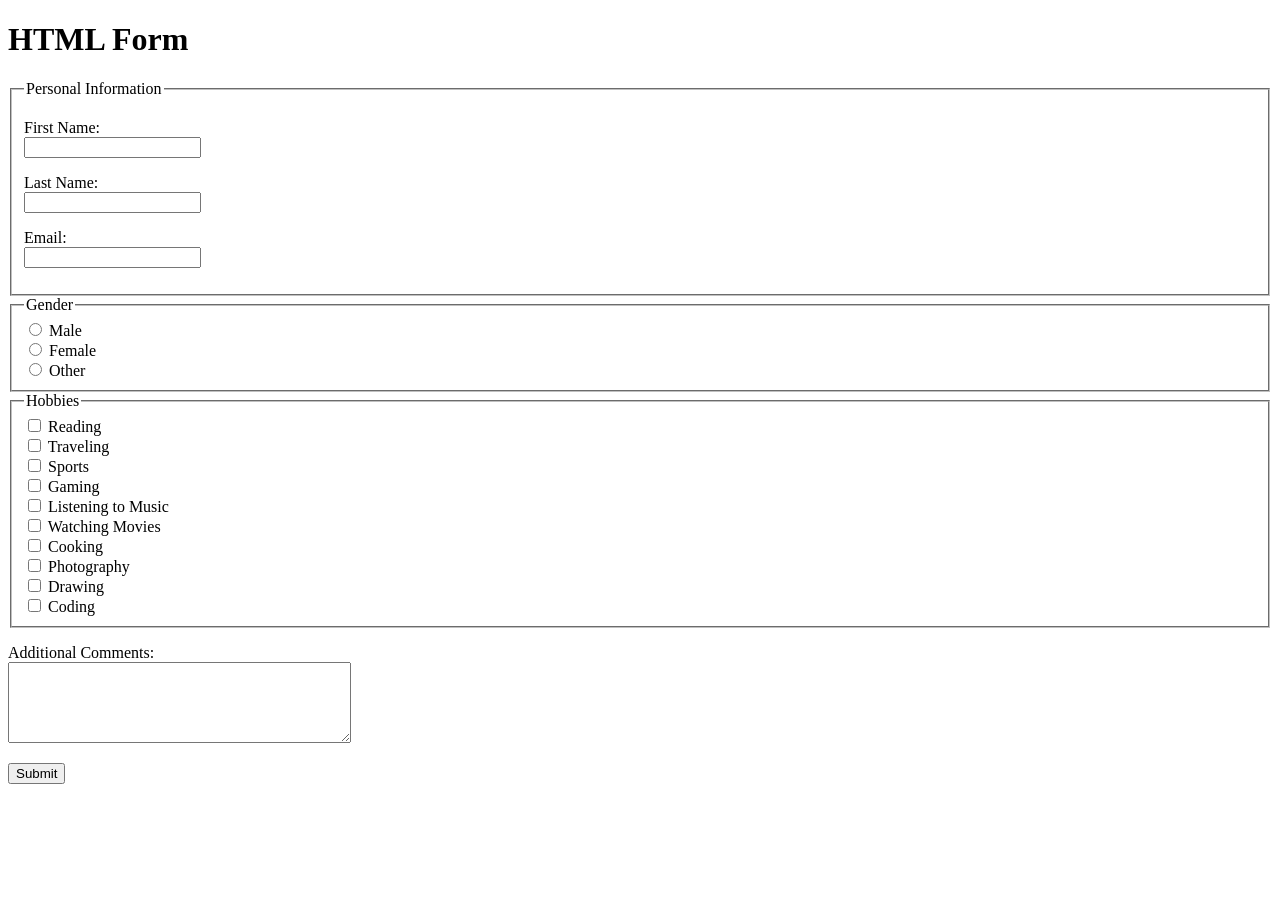
==== index.html @ 27294f8c "Rename index.html.html to index.html" ====
<!DOCTYPE html>
<html lang="en">

<head>
    <meta charset="UTF-8">
    <title>Chupisna - HTML Form Activity</title>
</head>

<body>

    <h1>HTML Form</h1>

    <form action="#" method="post">

        <fieldset>
            <legend>Personal Information</legend>

            <p>
                <label for="fname">First Name:</label><br>
                <input type="text" id="fname" name="fname">
            </p>

            <p>
                <label for="lname">Last Name:</label><br>
                <input type="text" id="lname" name="lname">
            </p>

            <p>
                <label for="email">Email:</label><br>
                <input type="email" id="email" name="email">
            </p>

        </fieldset>

        <fieldset>
            <legend>Gender</legend>

            <input type="radio" id="male" name="gender" value="Male">
            <label for="male">Male</label><br>

            <input type="radio" id="female" name="gender" value="Female">
            <label for="female">Female</label><br>

            <input type="radio" id="other" name="gender" value="Other">
            <label for="other">Other</label>

        </fieldset>

        <fieldset>
            <legend>Hobbies</legend>

            <input type="checkbox" id="reading" name="hobbies" value="Reading">
            <label for="reading">Reading</label><br>

            <input type="checkbox" id="traveling" name="hobbies" value="Traveling">
            <label for="traveling">Traveling</label><br>

            <input type="checkbox" id="sports" name="hobbies" value="Sports">
            <label for="sports">Sports</label><br>

            <input type="checkbox" id="gaming" name="hobbies" value="Gaming">
            <label for="gaming">Gaming</label><br>

            <input type="checkbox" id="music" name="hobbies" value="Listening to Music">
            <label for="music">Listening to Music</label><br>

            <input type="checkbox" id="movies" name="hobbies" value="Watching Movies">
            <label for="movies">Watching Movies</label><br>

            <input type="checkbox" id="cooking" name="hobbies" value="Cooking">
            <label for="cooking">Cooking</label><br>

            <input type="checkbox" id="photography" name="hobbies" value="Photography">
            <label for="photography">Photography</label><br>

            <input type="checkbox" id="drawing" name="hobbies" value="Drawing">
            <label for="drawing">Drawing</label><br>

            <input type="checkbox" id="coding" name="hobbies" value="Coding">
           <label for="coding">Coding</label>

    </fieldset>

        <p>
            <label for="comments">Additional Comments:</label><br>
            <textarea id="comments" name="comments" rows="5" cols="40"></textarea>
        </p>

        <p>
            <input type="submit" value="Submit">
        </p>

    </form>

</body>

</html>
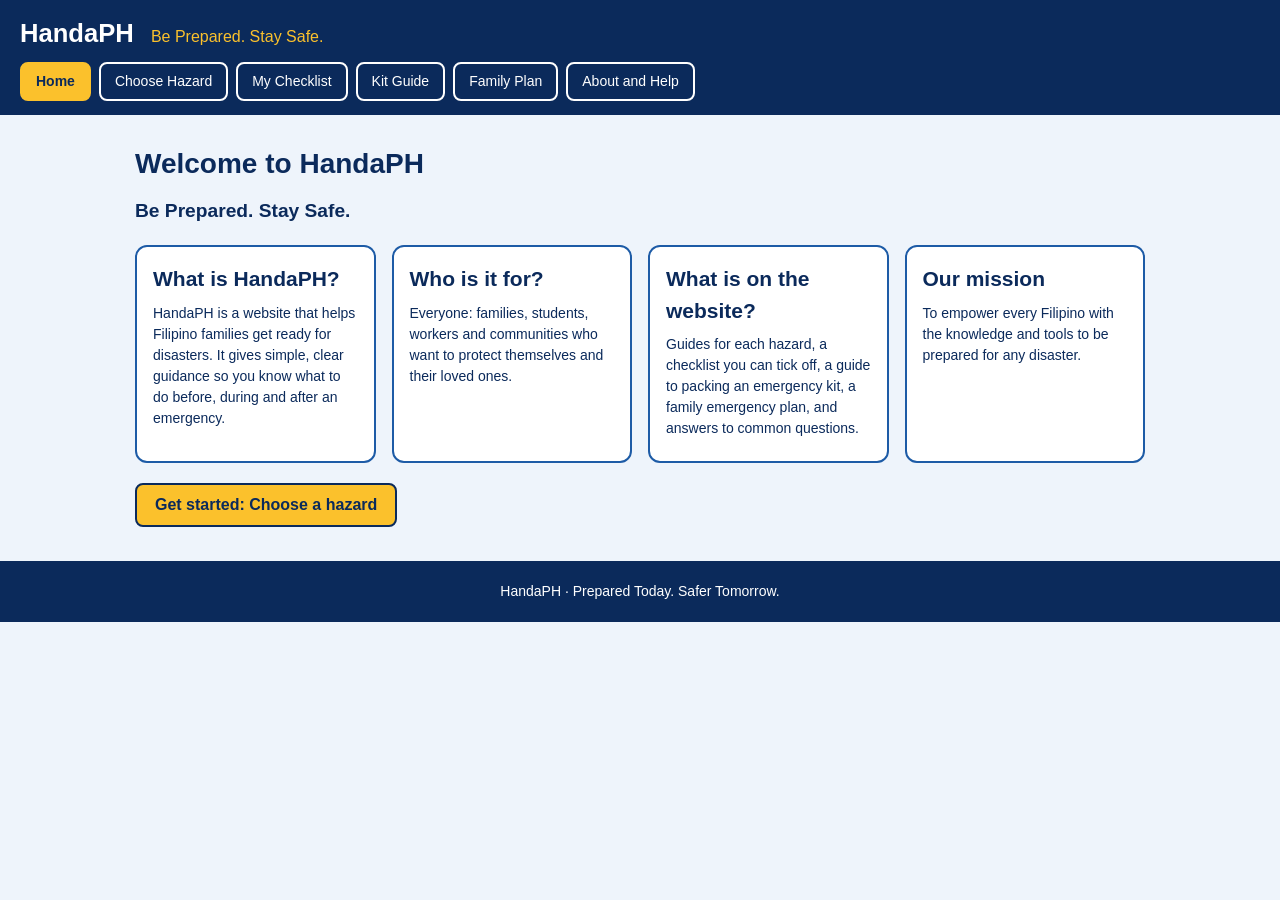
==== commit 61c486e0: "Add files via upload" ====
--- a/index.html
+++ b/index.html
@@ -1,97 +1,48 @@
-<!DOCTYPE html>
-<html lang="en">
-
-<head>
-    <meta charset="UTF-8">
-    <title>Chupisna - HTML Form Activity</title>
-</head>
-
-<body>
-
-    <h1>HTML Form</h1>
-
-    <form action="#" method="post">
-
-        <fieldset>
-            <legend>Personal Information</legend>
-
-            <p>
-                <label for="fname">First Name:</label><br>
-                <input type="text" id="fname" name="fname">
-            </p>
-
-            <p>
-                <label for="lname">Last Name:</label><br>
-                <input type="text" id="lname" name="lname">
-            </p>
-
-            <p>
-                <label for="email">Email:</label><br>
-                <input type="email" id="email" name="email">
-            </p>
-
-        </fieldset>
-
-        <fieldset>
-            <legend>Gender</legend>
-
-            <input type="radio" id="male" name="gender" value="Male">
-            <label for="male">Male</label><br>
-
-            <input type="radio" id="female" name="gender" value="Female">
-            <label for="female">Female</label><br>
-
-            <input type="radio" id="other" name="gender" value="Other">
-            <label for="other">Other</label>
-
-        </fieldset>
-
-        <fieldset>
-            <legend>Hobbies</legend>
-
-            <input type="checkbox" id="reading" name="hobbies" value="Reading">
-            <label for="reading">Reading</label><br>
-
-            <input type="checkbox" id="traveling" name="hobbies" value="Traveling">
-            <label for="traveling">Traveling</label><br>
-
-            <input type="checkbox" id="sports" name="hobbies" value="Sports">
-            <label for="sports">Sports</label><br>
-
-            <input type="checkbox" id="gaming" name="hobbies" value="Gaming">
-            <label for="gaming">Gaming</label><br>
-
-            <input type="checkbox" id="music" name="hobbies" value="Listening to Music">
-            <label for="music">Listening to Music</label><br>
-
-            <input type="checkbox" id="movies" name="hobbies" value="Watching Movies">
-            <label for="movies">Watching Movies</label><br>
-
-            <input type="checkbox" id="cooking" name="hobbies" value="Cooking">
-            <label for="cooking">Cooking</label><br>
-
-            <input type="checkbox" id="photography" name="hobbies" value="Photography">
-            <label for="photography">Photography</label><br>
-
-            <input type="checkbox" id="drawing" name="hobbies" value="Drawing">
-            <label for="drawing">Drawing</label><br>
-
-            <input type="checkbox" id="coding" name="hobbies" value="Coding">
-           <label for="coding">Coding</label>
-
-    </fieldset>
-
-        <p>
-            <label for="comments">Additional Comments:</label><br>
-            <textarea id="comments" name="comments" rows="5" cols="40"></textarea>
-        </p>
-
-        <p>
-            <input type="submit" value="Submit">
-        </p>
-
-    </form>
-
-</body>
-
-</html>
+<!doctype html><html><head><meta charset=utf8><meta name=viewport content="width=device-width,initial-scale=1,viewport-fit=cover"><style>:root{color-scheme:light;box-sizing:border-box;padding-top:env(safe-area-inset-top,0px);padding-bottom:env(safe-area-inset-bottom,0px)}html{scroll-padding-top:env(safe-area-inset-top,0px)}body{margin:0;padding:0;font:14px -apple-system,BlinkMacSystemFont,sans-serif;background:#fff;color:#000}img{max-width:100%}[hidden]:not([hidden=until-found i]){display:none!important}</style></head><body>
+<title>HandaPH</title>
+<style>
+/* HandaPH simple prototype: boxes, a little color, no images */
+* { box-sizing: border-box; }
+body { margin: 0; font-family: Arial, Helvetica, sans-serif; color: #0b2a5b; background: #eef4fb; line-height: 1.5; }
+header { background: #0b2a5b; color: #fff; padding: 14px 20px; }
+.brand { margin: 0 0 10px; font-size: 1.6rem; font-weight: bold; }
+.brand span { font-size: 1rem; font-weight: normal; color: #fbc12c; margin-left: 10px; }
+nav ul { list-style: none; margin: 0; padding: 0; display: flex; flex-wrap: wrap; gap: 8px; }
+nav a { display: block; padding: 7px 14px; border: 2px solid #fff; border-radius: 8px; color: #fff; text-decoration: none; }
+nav a:hover { background: #1d5ba6; }
+nav a[aria-current="page"] { background: #fbc12c; border-color: #fbc12c; color: #0b2a5b; font-weight: bold; }
+main { max-width: 1050px; margin: 0 auto; padding: 20px; }
+h1 { margin: 8px 0 12px; }
+h2, h3 { margin: 0 0 8px; }
+main > h2 { margin-top: 28px; }
+.lead { font-size: 1.2rem; font-weight: bold; margin-top: 0; }
+.grid { display: grid; grid-template-columns: repeat(auto-fit, minmax(240px, 1fr)); gap: 16px; margin-bottom: 20px; }
+.box { background: #fff; border: 2px solid #1d5ba6; border-radius: 12px; padding: 16px; }
+.box ul { margin: 8px 0 0; padding-left: 20px; }
+.box ul.checks { list-style: none; padding-left: 0; }
+.box p { margin: 6px 0; }
+.btn, button { display: inline-block; background: #fbc12c; color: #0b2a5b; border: 2px solid #0b2a5b; border-radius: 8px; padding: 8px 18px; font-weight: bold; text-decoration: none; font-size: 1rem; cursor: pointer; }
+input[type="text"], input[type="tel"], input[type="email"], input[type="number"], textarea { width: 100%; border: 2px solid #9db8dd; border-radius: 8px; padding: 6px 8px; font: inherit; }
+a { color: #1d5ba6; }
+.note { background: #fff8e1; border: 2px solid #fbc12c; border-radius: 12px; padding: 12px 16px; font-weight: bold; }
+footer { background: #0b2a5b; color: #fff; text-align: center; padding: 6px 20px; }
+</style>
+
+<header>
+  <p class="brand">HandaPH <span>Be Prepared. Stay Safe.</span></p>
+  <nav aria-label="Main"><ul><li><a href="./" aria-current="page">Home</a></li><li><a href="hazards.html">Choose Hazard</a></li><li><a href="checklist.html">My Checklist</a></li><li><a href="kit-guide.html">Kit Guide</a></li><li><a href="family-plan.html">Family Plan</a></li><li><a href="about.html">About and Help</a></li></ul></nav>
+</header>
+<main>
+<h1>Welcome to HandaPH</h1>
+<p class="lead">Be Prepared. Stay Safe.</p>
+<div class="grid">
+<section class="box"><h2>What is HandaPH?</h2><p>HandaPH is a website that helps Filipino families get ready for disasters. It gives simple, clear guidance so you know what to do before, during and after an emergency.</p></section>
+<section class="box"><h2>Who is it for?</h2><p>Everyone: families, students, workers and communities who want to protect themselves and their loved ones.</p></section>
+<section class="box"><h2>What is on the website?</h2><p>Guides for each hazard, a checklist you can tick off, a guide to packing an emergency kit, a family emergency plan, and answers to common questions.</p></section>
+<section class="box"><h2>Our mission</h2><p>To empower every Filipino with the knowledge and tools to be prepared for any disaster.</p></section>
+</div>
+<p><a class="btn" href="hazards.html">Get started: Choose a hazard</a></p>
+</main>
+<footer><p>HandaPH &middot; Prepared Today. Safer Tomorrow.</p></footer>
+
+</body></html>
